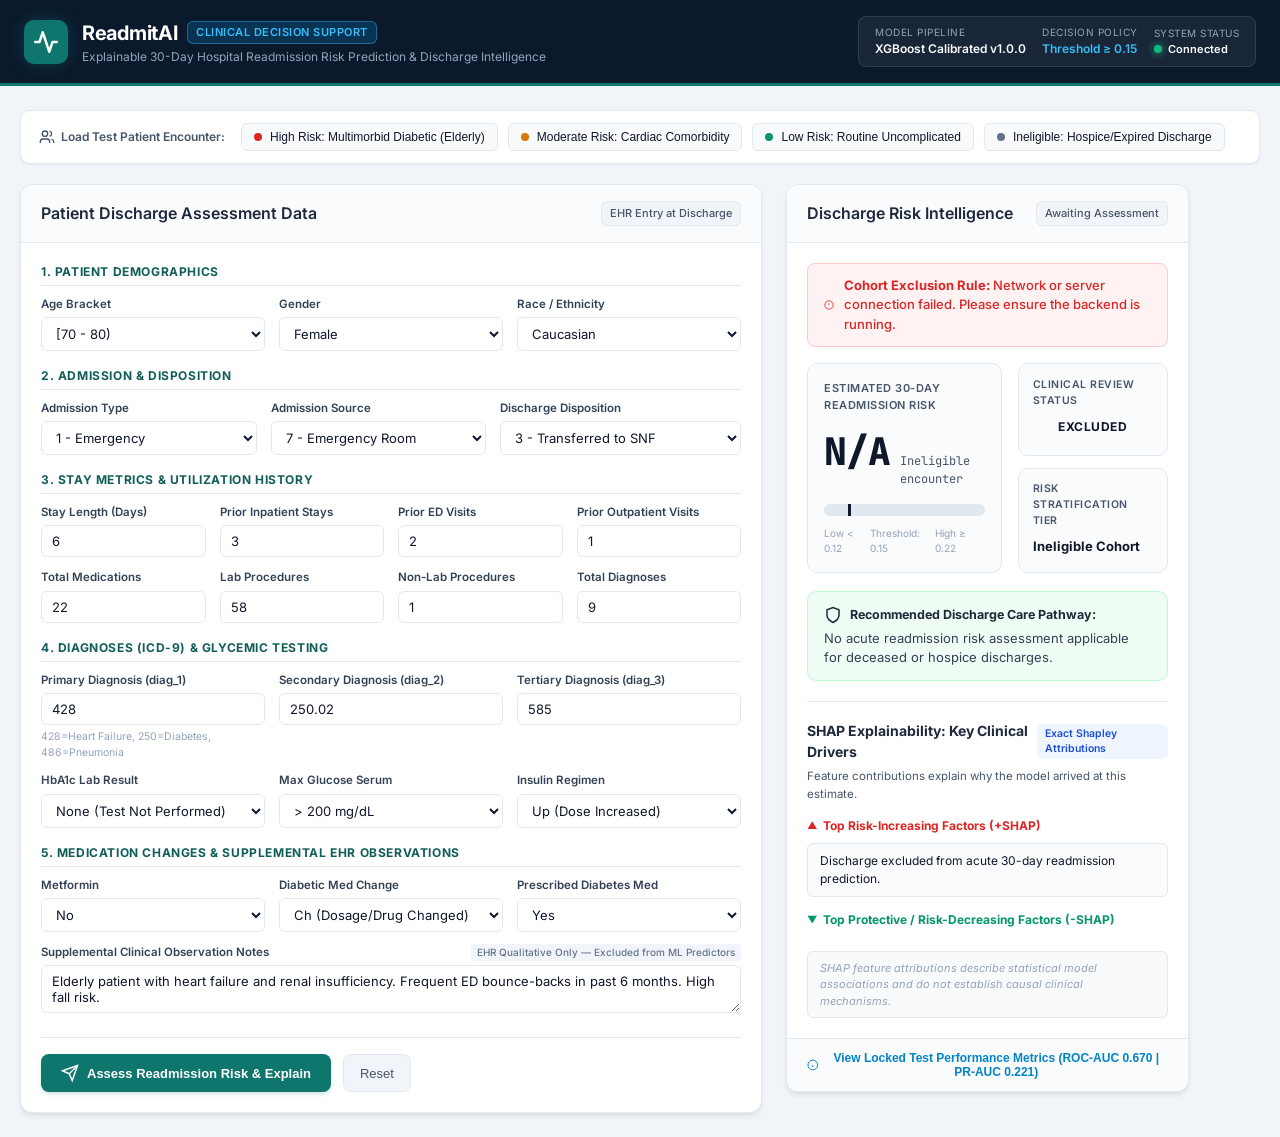
==== static/index.html @ aca7bbd7 "feat: complete ReadmitAI ML pipeline, calibration, SHAP explainability, FastAPI backend, and EHR dem" ====
<!DOCTYPE html>
<html lang="en">
<head>
  <meta charset="UTF-8">
  <meta name="viewport" content="width=device-width, initial-scale=1.0">
  <title>ReadmitAI — Clinical Readmission Intelligence & Decision Support</title>
  <link rel="stylesheet" href="style.css">
  <link rel="preconnect" href="https://fonts.googleapis.com">
  <link rel="preconnect" href="https://fonts.gstatic.com" crossorigin>
  <link href="https://fonts.googleapis.com/css2?family=Inter:wght@300;400;500;600;700&family=JetBrains+Mono:wght@400;500&display=swap" rel="stylesheet">
</head>
<body>
  <!-- Clinical Header -->
  <header class="app-header">
    <div class="header-container">
      <div class="brand">
        <div class="brand-icon">
          <svg viewBox="0 0 24 24" fill="none" stroke="currentColor" stroke-width="2.2" stroke-linecap="round" stroke-linejoin="round">
            <path d="M22 12h-4l-3 9L9 3l-3 9H2"/>
          </svg>
        </div>
        <div>
          <h1>ReadmitAI <span class="badge-research">Clinical Decision Support</span></h1>
          <p class="subtitle">Explainable 30-Day Hospital Readmission Risk Prediction & Discharge Intelligence</p>
        </div>
      </div>
      <div class="header-meta">
        <div class="meta-item">
          <span class="meta-label">Model Pipeline</span>
          <span class="meta-val">XGBoost Calibrated v1.0.0</span>
        </div>
        <div class="meta-item">
          <span class="meta-label">Decision Policy</span>
          <span class="meta-val highlight">Threshold &ge; 0.15</span>
        </div>
        <div class="meta-item">
          <span class="meta-label">System Status</span>
          <span class="status-indicator online">Connected</span>
        </div>
      </div>
    </div>
  </header>

  <!-- Main Workspace -->
  <main class="main-container">
    <!-- Preset Profiles Toolbar -->
    <section class="preset-section">
      <div class="preset-label">
        <svg width="16" height="16" viewBox="0 0 24 24" fill="none" stroke="currentColor" stroke-width="2"><path d="M16 21v-2a4 4 0 0 0-4-4H6a4 4 0 0 0-4 4v2"/><circle cx="9" cy="7" r="4"/><path d="M22 21v-2a4 4 0 0 0-3-3.87"/><path d="M16 3.13a4 4 0 0 1 0 7.75"/></svg>
        Load Test Patient Encounter:
      </div>
      <div class="preset-buttons">
        <button type="button" class="btn-preset" onclick="loadProfile('high_risk')">
          <span class="dot red"></span> High Risk: Multimorbid Diabetic (Elderly)
        </button>
        <button type="button" class="btn-preset" onclick="loadProfile('moderate_risk')">
          <span class="dot yellow"></span> Moderate Risk: Cardiac Comorbidity
        </button>
        <button type="button" class="btn-preset" onclick="loadProfile('low_risk')">
          <span class="dot green"></span> Low Risk: Routine Uncomplicated
        </button>
        <button type="button" class="btn-preset warning-btn" onclick="loadProfile('ineligible')">
          <span class="dot gray"></span> Ineligible: Hospice/Expired Discharge
        </button>
      </div>
    </section>

    <div class="dashboard-grid">
      <!-- Patient Encounter Form -->
      <section class="card form-card">
        <div class="card-header">
          <h2>Patient Discharge Assessment Data</h2>
          <span class="section-tag">EHR Entry at Discharge</span>
        </div>

        <form id="patientForm" onsubmit="handleAssessment(event)">
          <!-- Section A: Demographics -->
          <div class="form-group-title">1. Patient Demographics</div>
          <div class="form-row">
            <div class="field">
              <label for="age">Age Bracket</label>
              <select id="age" name="age" required>
                <option value="[0-10)">[0 - 10)</option>
                <option value="[10-20)">[10 - 20)</option>
                <option value="[20-30)">[20 - 30)</option>
                <option value="[30-40)">[30 - 40)</option>
                <option value="[40-50)">[40 - 50)</option>
                <option value="[50-60)">[50 - 60)</option>
                <option value="[60-70)">[60 - 70)</option>
                <option value="[70-80)" selected>[70 - 80)</option>
                <option value="[80-90)">[80 - 90)</option>
                <option value="[90-100)">[90 - 100)</option>
              </select>
            </div>
            <div class="field">
              <label for="gender">Gender</label>
              <select id="gender" name="gender" required>
                <option value="Female" selected>Female</option>
                <option value="Male">Male</option>
                <option value="Unknown/Invalid">Unknown</option>
              </select>
            </div>
            <div class="field">
              <label for="race">Race / Ethnicity</label>
              <select id="race" name="race">
                <option value="Caucasian" selected>Caucasian</option>
                <option value="AfricanAmerican">African American</option>
                <option value="Hispanic">Hispanic</option>
                <option value="Asian">Asian</option>
                <option value="Other">Other</option>
                <option value="Missing_Race">Not Recorded</option>
              </select>
            </div>
          </div>

          <!-- Section B: Admission & Discharge -->
          <div class="form-group-title">2. Admission & Disposition</div>
          <div class="form-row">
            <div class="field">
              <label for="admission_type_id">Admission Type</label>
              <select id="admission_type_id" name="admission_type_id">
                <option value="1" selected>1 - Emergency</option>
                <option value="2">2 - Urgent</option>
                <option value="3">3 - Elective</option>
                <option value="7">7 - Trauma Center</option>
              </select>
            </div>
            <div class="field">
              <label for="admission_source_id">Admission Source</label>
              <select id="admission_source_id" name="admission_source_id">
                <option value="7" selected>7 - Emergency Room</option>
                <option value="1">1 - Physician Referral</option>
                <option value="2">2 - Clinic Referral</option>
                <option value="4">4 - Hospital Transfer</option>
                <option value="5">5 - SNF Transfer</option>
              </select>
            </div>
            <div class="field">
              <label for="discharge_disposition_id">Discharge Disposition</label>
              <select id="discharge_disposition_id" name="discharge_disposition_id">
                <option value="1" selected>1 - Discharged to Home</option>
                <option value="3">3 - Transferred to SNF</option>
                <option value="6">6 - Home Health Service</option>
                <option value="2">2 - Another Short-Term Hospital</option>
                <option value="5">5 - Inpatient Care Facility</option>
                <option value="7">7 - Left AMA</option>
                <option value="11">11 - Expired (Ineligible)</option>
                <option value="13">13 - Hospice Home (Ineligible)</option>
              </select>
            </div>
          </div>

          <!-- Section C: Hospital History & Stay -->
          <div class="form-group-title">3. Stay Metrics & Utilization History</div>
          <div class="form-row four-col">
            <div class="field">
              <label for="time_in_hospital">Stay Length (Days)</label>
              <input type="number" id="time_in_hospital" name="time_in_hospital" min="1" max="14" value="4" required>
            </div>
            <div class="field">
              <label for="number_inpatient">Prior Inpatient Stays</label>
              <input type="number" id="number_inpatient" name="number_inpatient" min="0" max="25" value="2" required>
            </div>
            <div class="field">
              <label for="number_emergency">Prior ED Visits</label>
              <input type="number" id="number_emergency" name="number_emergency" min="0" max="25" value="1" required>
            </div>
            <div class="field">
              <label for="number_outpatient">Prior Outpatient Visits</label>
              <input type="number" id="number_outpatient" name="number_outpatient" min="0" max="25" value="0" required>
            </div>
          </div>

          <div class="form-row four-col">
            <div class="field">
              <label for="num_medications">Total Medications</label>
              <input type="number" id="num_medications" name="num_medications" min="1" max="100" value="18" required>
            </div>
            <div class="field">
              <label for="num_lab_procedures">Lab Procedures</label>
              <input type="number" id="num_lab_procedures" name="num_lab_procedures" min="1" max="150" value="45" required>
            </div>
            <div class="field">
              <label for="num_procedures">Non-Lab Procedures</label>
              <input type="number" id="num_procedures" name="num_procedures" min="0" max="10" value="1" required>
            </div>
            <div class="field">
              <label for="number_diagnoses">Total Diagnoses</label>
              <input type="number" id="number_diagnoses" name="number_diagnoses" min="1" max="16" value="9" required>
            </div>
          </div>

          <!-- Section D: Diagnostics & Glycemic Lab Monitoring -->
          <div class="form-group-title">4. Diagnoses (ICD-9) & Glycemic Testing</div>
          <div class="form-row">
            <div class="field">
              <label for="diag_1">Primary Diagnosis (diag_1)</label>
              <input type="text" id="diag_1" name="diag_1" value="428" placeholder="e.g. 428, 250.02, 414" required>
              <small class="helper-text">428=Heart Failure, 250=Diabetes, 486=Pneumonia</small>
            </div>
            <div class="field">
              <label for="diag_2">Secondary Diagnosis (diag_2)</label>
              <input type="text" id="diag_2" name="diag_2" value="250.02" placeholder="e.g. 250.02">
            </div>
            <div class="field">
              <label for="diag_3">Tertiary Diagnosis (diag_3)</label>
              <input type="text" id="diag_3" name="diag_3" value="401" placeholder="e.g. 401">
            </div>
          </div>

          <div class="form-row">
            <div class="field">
              <label for="A1Cresult">HbA1c Lab Result</label>
              <select id="A1Cresult" name="A1Cresult">
                <option value="None" selected>None (Test Not Performed)</option>
                <option value="Norm">Norm (Normal)</option>
                <option value=">7">> 7%</option>
                <option value=">8">> 8% (Poor Control)</option>
              </select>
            </div>
            <div class="field">
              <label for="max_glu_serum">Max Glucose Serum</label>
              <select id="max_glu_serum" name="max_glu_serum">
                <option value="None" selected>None (Test Not Performed)</option>
                <option value="Norm">Norm (Normal)</option>
                <option value=">200">> 200 mg/dL</option>
                <option value=">300">> 300 mg/dL</option>
              </select>
            </div>
            <div class="field">
              <label for="insulin">Insulin Regimen</label>
              <select id="insulin" name="insulin">
                <option value="No">No</option>
                <option value="Steady" selected>Steady</option>
                <option value="Up">Up (Dose Increased)</option>
                <option value="Down">Down (Dose Decreased)</option>
              </select>
            </div>
          </div>

          <!-- Section E: Medications & Supplemental EHR Notes -->
          <div class="form-group-title">5. Medication Changes & Supplemental EHR Observations</div>
          <div class="form-row">
            <div class="field">
              <label for="metformin">Metformin</label>
              <select id="metformin" name="metformin">
                <option value="No" selected>No</option>
                <option value="Steady">Steady</option>
                <option value="Up">Up</option>
                <option value="Down">Down</option>
              </select>
            </div>
            <div class="field">
              <label for="change">Diabetic Med Change</label>
              <select id="change" name="change">
                <option value="No">No</option>
                <option value="Ch" selected>Ch (Dosage/Drug Changed)</option>
              </select>
            </div>
            <div class="field">
              <label for="diabetesMed">Prescribed Diabetes Med</label>
              <select id="diabetesMed" name="diabetesMed">
                <option value="Yes" selected>Yes</option>
                <option value="No">No</option>
              </select>
            </div>
          </div>

          <div class="form-row">
            <div class="field full-width">
              <label for="patient_notes">
                Supplemental Clinical Observation Notes
                <span class="tag-note">EHR Qualitative Only — Excluded from ML Predictors</span>
              </label>
              <textarea id="patient_notes" name="patient_notes" rows="2" placeholder="e.g. Patient ambulates with walker, expresses difficulty affording glucometer strips, scheduled for visiting nurse..."></textarea>
            </div>
          </div>

          <div class="form-actions">
            <button type="submit" id="btnAssess" class="btn-primary">
              <svg width="18" height="18" viewBox="0 0 24 24" fill="none" stroke="currentColor" stroke-width="2"><path d="m22 2-7 20-4-9-9-4Z"/><path d="M22 2 11 13"/></svg>
              Assess Readmission Risk & Explain
            </button>
            <button type="button" class="btn-secondary" onclick="resetForm()">Reset</button>
          </div>
        </form>
      </section>

      <!-- Risk Assessment Intelligence Output -->
      <section class="card results-card" id="resultsSection">
        <div class="card-header">
          <h2>Discharge Risk Intelligence</h2>
          <span id="assessmentTimestamp" class="section-tag">Awaiting Assessment</span>
        </div>

        <div id="resultsContent" class="results-body">
          <!-- Placeholder State -->
          <div id="emptyState" class="empty-state">
            <div class="empty-icon">
              <svg viewBox="0 0 24 24" fill="none" stroke="currentColor" stroke-width="1.5">
                <path d="M9 12h6m-6 4h6m2 5H7a2 2 0 0 1-2-2V5a2 2 0 0 1 2-2h5.5L19 7.5V19a2 2 0 0 1-2 2Z"/>
              </svg>
            </div>
            <h3>Ready for Clinical Risk Assessment</h3>
            <p>Select a preset test patient or complete the discharge form, then click <strong>Assess Readmission Risk</strong> to run calibrated XGBoost inference and SHAP explainability.</p>
          </div>

          <!-- Active Output State -->
          <div id="activeResults" class="active-results hidden">
            <!-- Alert / Ineligible Banner -->
            <div id="eligibilityBanner" class="alert-banner hidden"></div>

            <!-- Risk Score Display -->
            <div class="risk-summary-grid">
              <div class="risk-gauge-card">
                <div class="gauge-label">Estimated 30-Day Readmission Risk</div>
                <div class="gauge-value-container">
                  <span id="riskPercentage" class="gauge-value">--%</span>
                  <span id="riskProbabilityRaw" class="gauge-sub">Probability: 0.00</span>
                </div>
                <div class="progress-bar-container">
                  <div id="riskBar" class="progress-bar" style="width: 0%;"></div>
                  <div class="threshold-marker" title="Decision Threshold (0.15)"></div>
                </div>
                <div class="gauge-footer">
                  <span>Low &lt; 0.12</span>
                  <span>Threshold: 0.15</span>
                  <span>High &ge; 0.22</span>
                </div>
              </div>

              <div class="risk-badges-card">
                <div class="badge-item">
                  <span class="badge-title">Clinical Review Status</span>
                  <div id="reviewBadge" class="status-badge badge-neutral">--</div>
                </div>
                <div class="badge-item">
                  <span class="badge-title">Risk Stratification Tier</span>
                  <div id="tierBadge" class="tier-badge">--</div>
                </div>
              </div>
            </div>

            <!-- Recommendation Protocol -->
            <div class="recommendation-box">
              <div class="rec-header">
                <svg width="18" height="18" viewBox="0 0 24 24" fill="none" stroke="currentColor" stroke-width="2"><path d="M12 22s8-4 8-10V5l-8-3-8 3v7c0 6 8 10 8 10z"/></svg>
                <strong>Recommended Discharge Care Pathway:</strong>
              </div>
              <p id="recText">--</p>
            </div>

            <!-- SHAP Explainability Breakdown -->
            <div class="shap-section">
              <div class="shap-header">
                <h3>SHAP Explainability: Key Clinical Drivers</h3>
                <span class="shap-tag">Exact Shapley Attributions</span>
              </div>
              <p class="shap-intro">
                Feature contributions explain why the model arrived at this estimate.
              </p>

              <!-- Risk Increasing Drivers -->
              <div class="factors-group">
                <h4 class="factors-title red">
                  <span class="indicator red">▲</span> Top Risk-Increasing Factors (+SHAP)
                </h4>
                <div id="increasingFactors" class="factors-list"></div>
              </div>

              <!-- Protective Drivers -->
              <div class="factors-group">
                <h4 class="factors-title green">
                  <span class="indicator green">▼</span> Top Protective / Risk-Decreasing Factors (-SHAP)
                </h4>
                <div id="decreasingFactors" class="factors-list"></div>
              </div>

              <div class="clinical-disclaimer" id="shapDisclaimer">
                SHAP feature attributions describe statistical model associations and do not establish causal clinical mechanisms.
              </div>
            </div>
          </div>
        </div>

        <!-- Empirical Model Metrics Summary Tab -->
        <div class="model-governance-footer">
          <button type="button" class="btn-link" onclick="toggleMetricsModal()">
            <svg width="14" height="14" viewBox="0 0 24 24" fill="none" stroke="currentColor" stroke-width="2"><circle cx="12" cy="12" r="10"/><path d="M12 16v-4"/><path d="M12 8h.01"/></svg>
            View Locked Test Performance Metrics (ROC-AUC 0.670 | PR-AUC 0.221)
          </button>
        </div>
      </section>
    </div>
  </main>

  <!-- Metrics Modal -->
  <div id="metricsModal" class="modal hidden">
    <div class="modal-content">
      <div class="modal-header">
        <h3>Empirical Model Evaluation (Locked Test Cohort: N=19,688)</h3>
        <button type="button" class="btn-close" onclick="toggleMetricsModal()">&times;</button>
      </div>
      <div class="modal-body">
        <table class="metrics-table">
          <thead>
            <tr><th>Metric</th><th>Locked Test Set Value</th><th>Clinical Interpretation</th></tr>
          </thead>
          <tbody>
            <tr><td>ROC-AUC</td><td><strong>0.6699</strong></td><td>Ranking discrimination across all decision thresholds</td></tr>
            <tr><td>PR-AUC (Avg Precision)</td><td><strong>0.2205</strong></td><td>Substantial lift over baseline readmission prevalence (10.86%)</td></tr>
            <tr><td>Sensitivity / Recall</td><td><strong>32.91%</strong></td><td>704 of 2,139 readmissions flagged for intervention at threshold 0.15</td></tr>
            <tr><td>Specificity</td><td><strong>87.08%</strong></td><td>15,282 routine discharges allowed without review burden</td></tr>
            <tr><td>Precision</td><td><strong>23.70%</strong></td><td>1 in ~4.2 flagged patients experienced actual 30-day readmission</td></tr>
            <tr><td>Brier Score</td><td><strong>0.0927</strong></td><td>Well-calibrated probabilities via patient-disjoint sigmoid calibration</td></tr>
            <tr><td>Cases Flagged</td><td><strong>15.09% (2,971)</strong></td><td>Targeted operational review workload for discharge coordinators</td></tr>
          </tbody>
        </table>
        <div class="modal-note">
          <strong>Cohort Governance:</strong> Pre-filtered for death & hospice (IDs 11, 13, 14, 19, 20, 21). Zero patient overlap between splits verified.
        </div>
      </div>
    </div>
  </div>

  <script src="app.js"></script>
</body>
</html>
---- static/style.css ----
/* ReadmitAI - Clinical Discharge Intelligence Design System */
:root {
  --primary: #0F766E;
  --primary-dark: #115E59;
  --primary-light: #CCFBF1;
  --accent: #0284C7;
  --accent-light: #E0F2FE;
  
  --bg-main: #F1F5F9;
  --bg-card: #FFFFFF;
  --text-main: #0F172A;
  --text-muted: #475569;
  --text-light: #94A3B8;
  --border: #E2E8F0;
  
  --danger: #DC2626;
  --danger-bg: #FEF2F2;
  --danger-border: #FECACA;
  
  --warning: #D97706;
  --warning-bg: #FFFBEB;
  --warning-border: #FDE68A;
  
  --success: #059669;
  --success-bg: #ECFDF5;
  --success-border: #A7F3D0;
  
  --shadow-sm: 0 1px 2px 0 rgb(0 0 0 / 0.05);
  --shadow: 0 4px 6px -1px rgb(0 0 0 / 0.08), 0 2px 4px -2px rgb(0 0 0 / 0.05);
  --shadow-lg: 0 10px 15px -3px rgb(0 0 0 / 0.1), 0 4px 6px -4px rgb(0 0 0 / 0.08);
}

* {
  box-sizing: border-box;
  margin: 0;
  padding: 0;
}

body {
  font-family: 'Inter', -apple-system, BlinkMacSystemFont, 'Segoe UI', Roboto, sans-serif;
  background-color: var(--bg-main);
  color: var(--text-main);
  line-height: 1.5;
  font-size: 14px;
}

/* Header */
.app-header {
  background: #0B192C;
  color: #FFFFFF;
  border-bottom: 3px solid var(--primary);
  padding: 16px 24px;
}

.header-container {
  max-width: 1400px;
  margin: 0 auto;
  display: flex;
  justify-content: space-between;
  align-items: center;
  flex-wrap: wrap;
  gap: 16px;
}

.brand {
  display: flex;
  align-items: center;
  gap: 14px;
}

.brand-icon {
  background: var(--primary);
  color: white;
  width: 44px;
  height: 44px;
  border-radius: 10px;
  display: flex;
  align-items: center;
  justify-content: center;
  box-shadow: 0 0 15px rgba(15, 118, 110, 0.4);
}

.brand-icon svg {
  width: 26px;
  height: 26px;
}

.brand h1 {
  font-size: 20px;
  font-weight: 700;
  display: flex;
  align-items: center;
  gap: 10px;
  letter-spacing: -0.3px;
}

.badge-research {
  font-size: 11px;
  font-weight: 600;
  background: rgba(2, 132, 199, 0.25);
  color: #38BDF8;
  border: 1px solid rgba(56, 189, 248, 0.4);
  padding: 2px 8px;
  border-radius: 6px;
  text-transform: uppercase;
  letter-spacing: 0.5px;
}

.subtitle {
  color: #94A3B8;
  font-size: 12px;
  font-weight: 400;
}

.header-meta {
  display: flex;
  align-items: center;
  gap: 16px;
  background: rgba(255, 255, 255, 0.06);
  padding: 8px 16px;
  border-radius: 8px;
  border: 1px solid rgba(255, 255, 255, 0.1);
}

.meta-item {
  display: flex;
  flex-direction: column;
}

.meta-label {
  font-size: 10px;
  color: #94A3B8;
  text-transform: uppercase;
  letter-spacing: 0.5px;
}

.meta-val {
  font-size: 12px;
  font-weight: 600;
  color: #F8FAFC;
}

.meta-val.highlight {
  color: #38BDF8;
}

.status-indicator {
  font-size: 11px;
  font-weight: 600;
  display: flex;
  align-items: center;
  gap: 6px;
}

.status-indicator::before {
  content: '';
  width: 8px;
  height: 8px;
  border-radius: 50%;
  background: #10B981;
  box-shadow: 0 0 8px #10B981;
}

/* Main Container */
.main-container {
  max-width: 1400px;
  margin: 24px auto;
  padding: 0 20px;
}

/* Preset Profiles Section */
.preset-section {
  background: var(--bg-card);
  padding: 12px 18px;
  border-radius: 10px;
  border: 1px solid var(--border);
  box-shadow: var(--shadow-sm);
  margin-bottom: 20px;
  display: flex;
  align-items: center;
  gap: 16px;
  flex-wrap: wrap;
}

.preset-label {
  font-size: 12px;
  font-weight: 600;
  color: var(--text-muted);
  display: flex;
  align-items: center;
  gap: 6px;
}

.preset-buttons {
  display: flex;
  gap: 10px;
  flex-wrap: wrap;
}

.btn-preset {
  background: #F8FAFC;
  border: 1px solid var(--border);
  color: var(--text-main);
  padding: 6px 12px;
  border-radius: 6px;
  font-size: 12px;
  font-weight: 500;
  cursor: pointer;
  display: flex;
  align-items: center;
  gap: 8px;
  transition: all 0.15s ease;
}

.btn-preset:hover {
  background: #EFF6FF;
  border-color: #BFDBFE;
  color: #1E40AF;
}

.btn-preset.warning-btn:hover {
  background: #FEF2F2;
  border-color: #FECACA;
  color: #B91C1C;
}

.dot {
  width: 8px;
  height: 8px;
  border-radius: 50%;
}
.dot.red { background: var(--danger); }
.dot.yellow { background: var(--warning); }
.dot.green { background: var(--success); }
.dot.gray { background: #64748B; }

/* Dashboard Grid */
.dashboard-grid {
  display: grid;
  grid-template-columns: 1.15fr 0.85fr;
  gap: 24px;
}

@media (max-width: 1024px) {
  .dashboard-grid {
    grid-template-columns: 1fr;
  }
}

/* Cards */
.card {
  background: var(--bg-card);
  border-radius: 12px;
  border: 1px solid var(--border);
  box-shadow: var(--shadow);
  display: flex;
  flex-direction: column;
}

.card-header {
  padding: 16px 20px;
  border-bottom: 1px solid var(--border);
  display: flex;
  justify-content: space-between;
  align-items: center;
  background: #FAFBFD;
  border-radius: 12px 12px 0 0;
}

.card-header h2 {
  font-size: 16px;
  font-weight: 600;
  color: #1E293B;
}

.section-tag {
  font-size: 11px;
  font-weight: 500;
  background: var(--bg-main);
  color: var(--text-muted);
  padding: 3px 8px;
  border-radius: 6px;
  border: 1px solid var(--border);
}

/* Form Styles */
form {
  padding: 20px;
}

.form-group-title {
  font-size: 12px;
  font-weight: 700;
  color: var(--primary-dark);
  text-transform: uppercase;
  letter-spacing: 0.6px;
  margin: 16px 0 10px 0;
  padding-bottom: 4px;
  border-bottom: 1px solid #E2E8F0;
}

.form-group-title:first-of-type {
  margin-top: 0;
}

.form-row {
  display: grid;
  grid-template-columns: repeat(3, 1fr);
  gap: 14px;
  margin-bottom: 12px;
}

.form-row.four-col {
  grid-template-columns: repeat(4, 1fr);
}

.field {
  display: flex;
  flex-direction: column;
  gap: 4px;
}

.field.full-width {
  grid-column: 1 / -1;
}

label {
  font-size: 11.5px;
  font-weight: 600;
  color: #334155;
  display: flex;
  justify-content: space-between;
  align-items: center;
}

.tag-note {
  font-size: 10px;
  font-weight: 500;
  color: #64748B;
  background: #F1F5F9;
  padding: 1px 6px;
  border-radius: 4px;
}

input, select, textarea {
  font-family: inherit;
  font-size: 13px;
  color: var(--text-main);
  background: #FFFFFF;
  border: 1px solid var(--border);
  border-radius: 6px;
  padding: 7px 10px;
  transition: all 0.15s ease;
}

input:focus, select:focus, textarea:focus {
  outline: none;
  border-color: var(--primary);
  box-shadow: 0 0 0 3px rgba(15, 118, 110, 0.15);
}

.helper-text {
  font-size: 10.5px;
  color: var(--text-light);
}

.form-actions {
  display: flex;
  gap: 12px;
  margin-top: 24px;
  padding-top: 16px;
  border-top: 1px solid var(--border);
}

.btn-primary {
  background: var(--primary);
  color: #FFFFFF;
  border: none;
  border-radius: 8px;
  padding: 10px 20px;
  font-size: 13px;
  font-weight: 600;
  cursor: pointer;
  display: flex;
  align-items: center;
  gap: 8px;
  transition: all 0.2s ease;
  box-shadow: 0 2px 4px rgba(15, 118, 110, 0.2);
}

.btn-primary:hover {
  background: var(--primary-dark);
  box-shadow: 0 4px 8px rgba(15, 118, 110, 0.3);
}

.btn-secondary {
  background: #F1F5F9;
  color: var(--text-muted);
  border: 1px solid var(--border);
  border-radius: 8px;
  padding: 10px 16px;
  font-size: 13px;
  font-weight: 500;
  cursor: pointer;
}

.btn-secondary:hover {
  background: #E2E8F0;
  color: var(--text-main);
}

/* Results Section */
.results-card {
  height: fit-content;
}

.results-body {
  padding: 20px;
}

.empty-state {
  text-align: center;
  padding: 60px 20px;
  color: var(--text-muted);
}

.empty-icon {
  width: 64px;
  height: 64px;
  margin: 0 auto 16px;
  color: var(--text-light);
}

.empty-state h3 {
  font-size: 16px;
  font-weight: 600;
  color: var(--text-main);
  margin-bottom: 8px;
}

.empty-state p {
  font-size: 13px;
  max-width: 380px;
  margin: 0 auto;
}

.alert-banner {
  padding: 12px 16px;
  border-radius: 8px;
  margin-bottom: 16px;
  font-size: 13px;
  font-weight: 500;
  display: flex;
  align-items: center;
  gap: 10px;
}

.alert-banner.danger {
  background: var(--danger-bg);
  border: 1px solid var(--danger-border);
  color: var(--danger);
}

/* Risk Summary Grid */
.risk-summary-grid {
  display: grid;
  grid-template-columns: 1.3fr 1fr;
  gap: 16px;
  margin-bottom: 18px;
}

.risk-gauge-card {
  background: #FAFBFD;
  border: 1px solid var(--border);
  border-radius: 10px;
  padding: 16px;
  display: flex;
  flex-direction: column;
  justify-content: space-between;
}

.gauge-label {
  font-size: 11px;
  font-weight: 600;
  color: var(--text-muted);
  text-transform: uppercase;
  letter-spacing: 0.5px;
}

.gauge-value-container {
  display: flex;
  align-items: baseline;
  gap: 10px;
  margin: 10px 0;
}

.gauge-value {
  font-size: 38px;
  font-weight: 800;
  color: var(--text-main);
  font-family: 'JetBrains Mono', monospace;
  letter-spacing: -1px;
}

.gauge-sub {
  font-size: 12px;
  color: var(--text-muted);
  font-family: 'JetBrains Mono', monospace;
}

.progress-bar-container {
  position: relative;
  height: 12px;
  background: #E2E8F0;
  border-radius: 6px;
  overflow: hidden;
  margin: 6px 0;
}

.progress-bar {
  height: 100%;
  width: 0%;
  border-radius: 6px;
  transition: width 0.6s cubic-bezier(0.4, 0, 0.2, 1);
  background: #3B82F6;
}

.progress-bar.low { background: var(--success); }
.progress-bar.moderate { background: var(--warning); }
.progress-bar.high { background: var(--danger); }

.threshold-marker {
  position: absolute;
  top: 0;
  bottom: 0;
  left: 15%; /* Threshold = 0.15 */
  width: 3px;
  background: #0F172A;
  z-index: 2;
}

.gauge-footer {
  display: flex;
  justify-content: space-between;
  font-size: 10px;
  color: var(--text-light);
  margin-top: 4px;
}

.risk-badges-card {
  display: flex;
  flex-direction: column;
  gap: 12px;
}

.badge-item {
  background: #FAFBFD;
  border: 1px solid var(--border);
  border-radius: 10px;
  padding: 12px 14px;
  flex: 1;
  display: flex;
  flex-direction: column;
  justify-content: center;
}

.badge-title {
  font-size: 10.5px;
  font-weight: 600;
  color: var(--text-muted);
  text-transform: uppercase;
  letter-spacing: 0.5px;
  margin-bottom: 4px;
}

.status-badge {
  display: inline-block;
  padding: 6px 12px;
  border-radius: 6px;
  font-size: 12px;
  font-weight: 700;
  text-align: center;
  text-transform: uppercase;
  letter-spacing: 0.5px;
}

.status-badge.review-required {
  background: #FEF2F2;
  color: #B91C1C;
  border: 1px solid #FECACA;
}

.status-badge.routine {
  background: #ECFDF5;
  color: #047857;
  border: 1px solid #A7F3D0;
}

.tier-badge {
  font-size: 13px;
  font-weight: 700;
  padding: 4px 0;
}

.tier-badge.low { color: var(--success); }
.tier-badge.moderate { color: var(--warning); }
.tier-badge.high { color: var(--danger); }

/* Recommendation Box */
.recommendation-box {
  background: #F0FDF4;
  border: 1px solid #BBF7D0;
  border-radius: 10px;
  padding: 14px 16px;
  margin-bottom: 20px;
}

.recommendation-box.high {
  background: #FEF2F2;
  border-color: #FECACA;
}

.recommendation-box.moderate {
  background: #FFFBEB;
  border-color: #FDE68A;
}

.rec-header {
  display: flex;
  align-items: center;
  gap: 8px;
  font-size: 12.5px;
  margin-bottom: 4px;
  color: #1E293B;
}

.recommendation-box p {
  font-size: 13px;
  color: #334155;
  line-height: 1.45;
}

/* SHAP Section */
.shap-section {
  border-top: 1px solid var(--border);
  padding-top: 18px;
}

.shap-header {
  display: flex;
  justify-content: space-between;
  align-items: center;
  margin-bottom: 6px;
}

.shap-header h3 {
  font-size: 14px;
  font-weight: 700;
  color: #1E293B;
}

.shap-tag {
  font-size: 10.5px;
  font-weight: 600;
  background: #EFF6FF;
  color: #1D4ED8;
  padding: 2px 8px;
  border-radius: 6px;
}

.shap-intro {
  font-size: 11.5px;
  color: var(--text-muted);
  margin-bottom: 14px;
}

.factors-group {
  margin-bottom: 14px;
}

.factors-title {
  font-size: 12px;
  font-weight: 700;
  margin-bottom: 8px;
  display: flex;
  align-items: center;
  gap: 6px;
}

.factors-title.red { color: var(--danger); }
.factors-title.green { color: var(--success); }

.indicator {
  font-size: 10px;
}

.factors-list {
  display: flex;
  flex-direction: column;
  gap: 6px;
}

.factor-item {
  background: #FAFBFD;
  border: 1px solid var(--border);
  border-radius: 6px;
  padding: 8px 12px;
  display: flex;
  justify-content: space-between;
  align-items: center;
  font-size: 12px;
}

.factor-item.red {
  border-left: 3px solid var(--danger);
}

.factor-item.green {
  border-left: 3px solid var(--success);
}

.factor-desc {
  color: #334155;
  font-weight: 500;
}

.factor-val {
  font-family: 'JetBrains Mono', monospace;
  font-size: 11px;
  font-weight: 600;
  padding: 2px 6px;
  border-radius: 4px;
}

.factor-val.red {
  background: #FEE2E2;
  color: #991B1B;
}

.factor-val.green {
  background: #DCFCE7;
  color: #166534;
}

.clinical-disclaimer {
  font-size: 11px;
  color: var(--text-light);
  font-style: italic;
  margin-top: 14px;
  padding: 8px 12px;
  background: #F8FAFC;
  border-radius: 6px;
  border: 1px solid #E2E8F0;
}

/* Footer link */
.model-governance-footer {
  padding: 12px 20px;
  border-top: 1px solid var(--border);
  background: #FAFBFD;
  border-radius: 0 0 12px 12px;
  text-align: center;
}

.btn-link {
  background: none;
  border: none;
  color: var(--accent);
  font-size: 12px;
  font-weight: 600;
  cursor: pointer;
  display: inline-flex;
  align-items: center;
  gap: 6px;
}

.btn-link:hover {
  text-decoration: underline;
}

/* Modal */
.modal {
  position: fixed;
  top: 0;
  left: 0;
  right: 0;
  bottom: 0;
  background: rgba(15, 23, 42, 0.6);
  display: flex;
  align-items: center;
  justify-content: center;
  z-index: 100;
  padding: 20px;
}

.modal.hidden {
  display: none;
}

.modal-content {
  background: #FFFFFF;
  border-radius: 12px;
  width: 100%;
  max-width: 750px;
  max-height: 85vh;
  overflow-y: auto;
  box-shadow: var(--shadow-lg);
}

.modal-header {
  padding: 16px 20px;
  border-bottom: 1px solid var(--border);
  display: flex;
  justify-content: space-between;
  align-items: center;
}

.modal-header h3 {
  font-size: 16px;
  font-weight: 700;
}

.btn-close {
  background: none;
  border: none;
  font-size: 22px;
  cursor: pointer;
  color: var(--text-light);
}

.btn-close:hover {
  color: var(--text-main);
}

.modal-body {
  padding: 20px;
}

.metrics-table {
  width: 100%;
  border-collapse: collapse;
  font-size: 13px;
  margin-bottom: 16px;
}

.metrics-table th, .metrics-table td {
  padding: 10px 12px;
  text-align: left;
  border-bottom: 1px solid var(--border);
}

.metrics-table th {
  background: #F8FAFC;
  font-weight: 600;
  color: var(--text-muted);
}

.modal-note {
  font-size: 12px;
  color: var(--text-muted);
  background: #F1F5F9;
  padding: 10px 14px;
  border-radius: 6px;
}

.hidden {
  display: none !important;
}
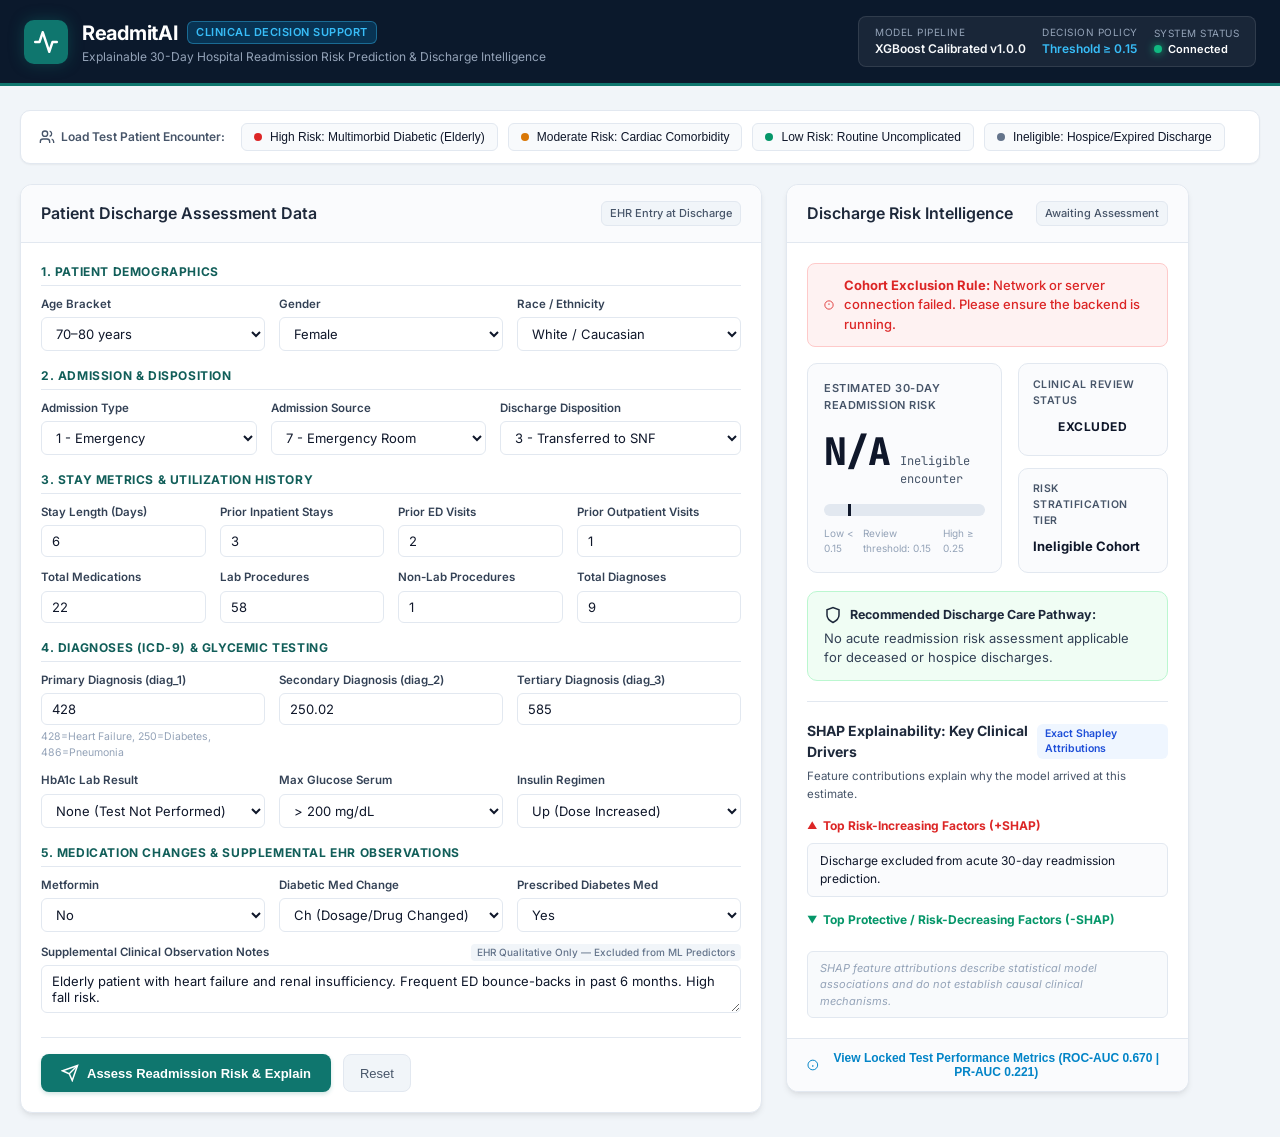
==== commit 47ee2841: "Add EHR platform, follow-up task list, readable codes and corrected report Fixes - SHAP explanations" ====
--- a/static/index.html
+++ b/static/index.html
@@ -80,16 +80,16 @@
             <div class="field">
               <label for="age">Age Bracket</label>
               <select id="age" name="age" required>
-                <option value="[0-10)">[0 - 10)</option>
-                <option value="[10-20)">[10 - 20)</option>
-                <option value="[20-30)">[20 - 30)</option>
-                <option value="[30-40)">[30 - 40)</option>
-                <option value="[40-50)">[40 - 50)</option>
-                <option value="[50-60)">[50 - 60)</option>
-                <option value="[60-70)">[60 - 70)</option>
-                <option value="[70-80)" selected>[70 - 80)</option>
-                <option value="[80-90)">[80 - 90)</option>
-                <option value="[90-100)">[90 - 100)</option>
+                <option value="[0-10)">0–10 years</option>
+                <option value="[10-20)">10–20 years</option>
+                <option value="[20-30)">20–30 years</option>
+                <option value="[30-40)">30–40 years</option>
+                <option value="[40-50)">40–50 years</option>
+                <option value="[50-60)">50–60 years</option>
+                <option value="[60-70)">60–70 years</option>
+                <option value="[70-80)" selected>70–80 years</option>
+                <option value="[80-90)">80–90 years</option>
+                <option value="[90-100)">90–100 years</option>
               </select>
             </div>
             <div class="field">
@@ -97,18 +97,17 @@
               <select id="gender" name="gender" required>
                 <option value="Female" selected>Female</option>
                 <option value="Male">Male</option>
-                <option value="Unknown/Invalid">Unknown</option>
               </select>
             </div>
             <div class="field">
               <label for="race">Race / Ethnicity</label>
               <select id="race" name="race">
-                <option value="Caucasian" selected>Caucasian</option>
-                <option value="AfricanAmerican">African American</option>
+                <option value="Caucasian" selected>White / Caucasian</option>
+                <option value="AfricanAmerican">Black / African American</option>
                 <option value="Hispanic">Hispanic</option>
                 <option value="Asian">Asian</option>
                 <option value="Other">Other</option>
-                <option value="Missing_Race">Not Recorded</option>
+                <option value="">Not Recorded</option>
               </select>
             </div>
           </div>
@@ -323,9 +322,9 @@
                   <div class="threshold-marker" title="Decision Threshold (0.15)"></div>
                 </div>
                 <div class="gauge-footer">
-                  <span>Low &lt; 0.12</span>
-                  <span>Threshold: 0.15</span>
-                  <span>High &ge; 0.22</span>
+                  <span>Low &lt; 0.15</span>
+                  <span>Review threshold: 0.15</span>
+                  <span>High &ge; 0.25</span>
                 </div>
               </div>
 
@@ -412,7 +411,7 @@
             <tr><td>Sensitivity / Recall</td><td><strong>32.91%</strong></td><td>704 of 2,139 readmissions flagged for intervention at threshold 0.15</td></tr>
             <tr><td>Specificity</td><td><strong>87.08%</strong></td><td>15,282 routine discharges allowed without review burden</td></tr>
             <tr><td>Precision</td><td><strong>23.70%</strong></td><td>1 in ~4.2 flagged patients experienced actual 30-day readmission</td></tr>
-            <tr><td>Brier Score</td><td><strong>0.0927</strong></td><td>Well-calibrated probabilities via patient-disjoint sigmoid calibration</td></tr>
+            <tr><td>Brier Score</td><td><strong>0.0927</strong></td><td>Calibrated, but only slightly better than always predicting the base rate (0.0969)</td></tr>
             <tr><td>Cases Flagged</td><td><strong>15.09% (2,971)</strong></td><td>Targeted operational review workload for discharge coordinators</td></tr>
           </tbody>
         </table>
